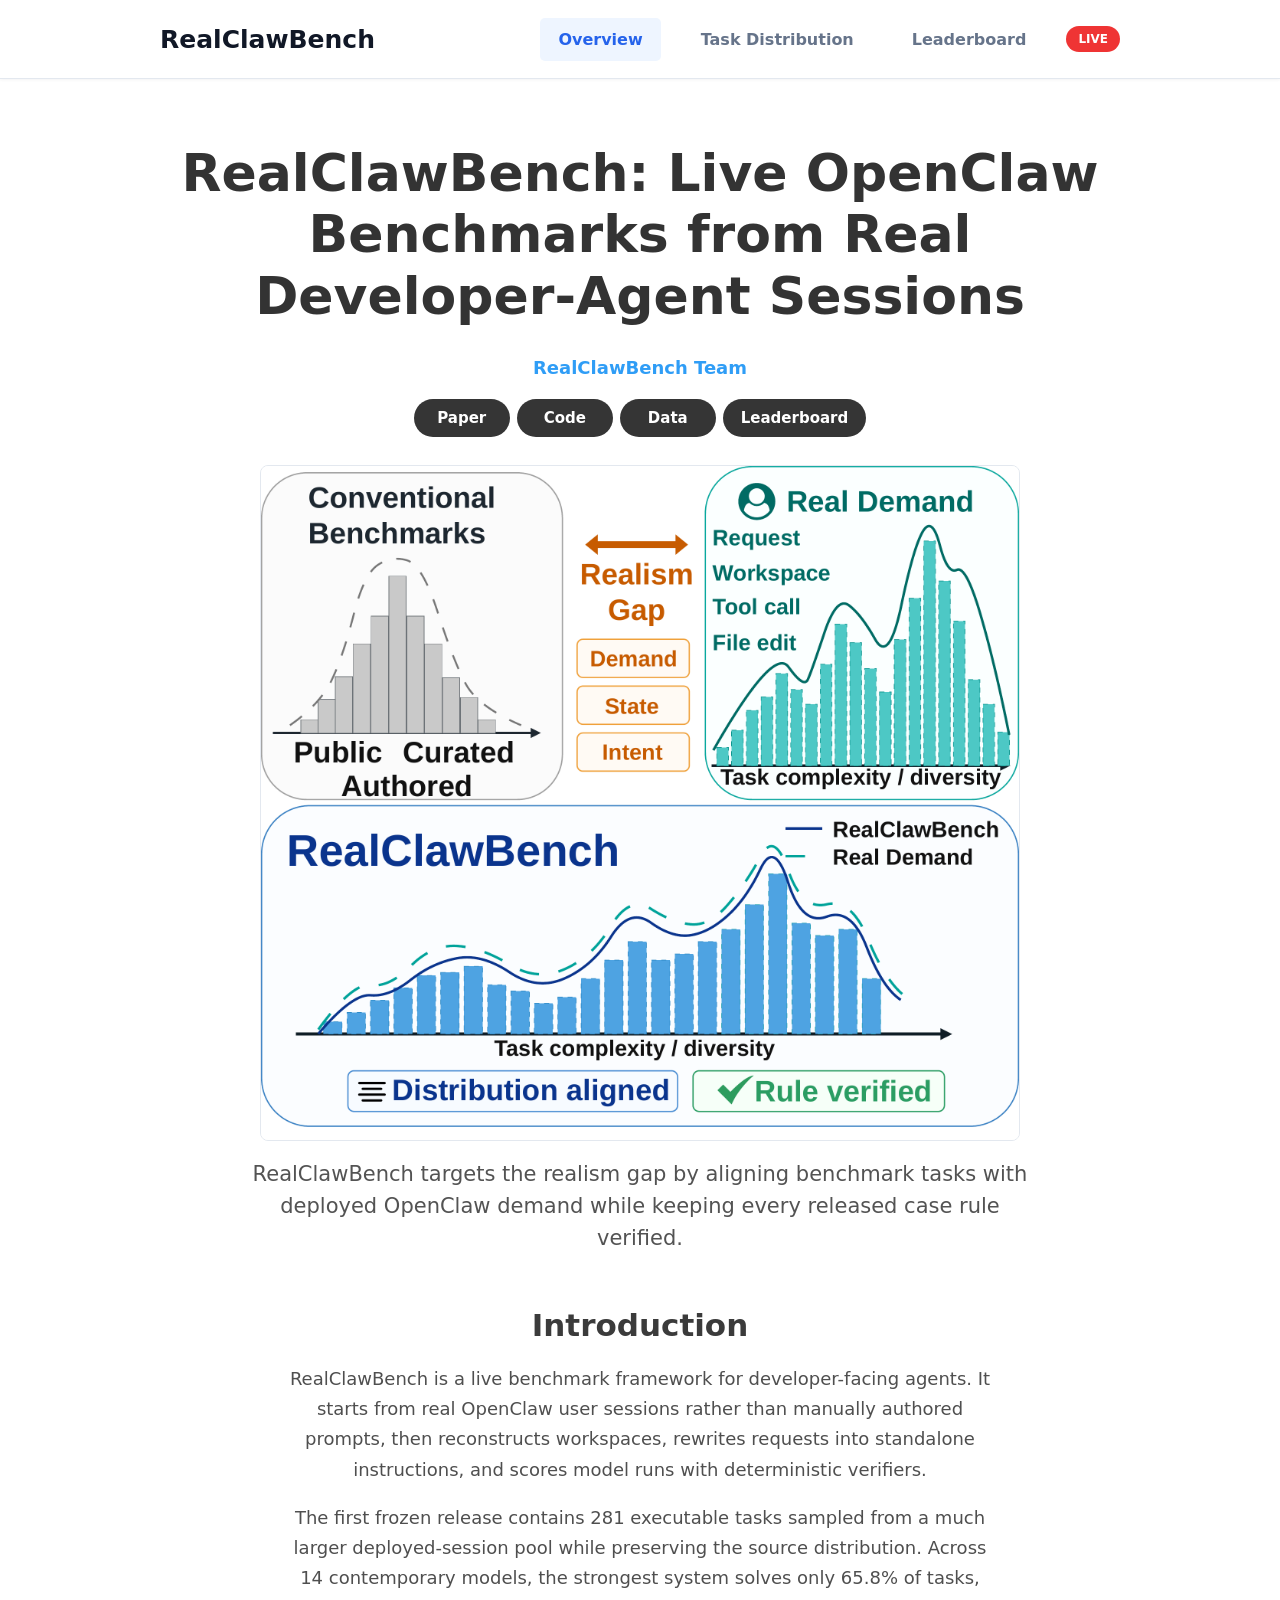
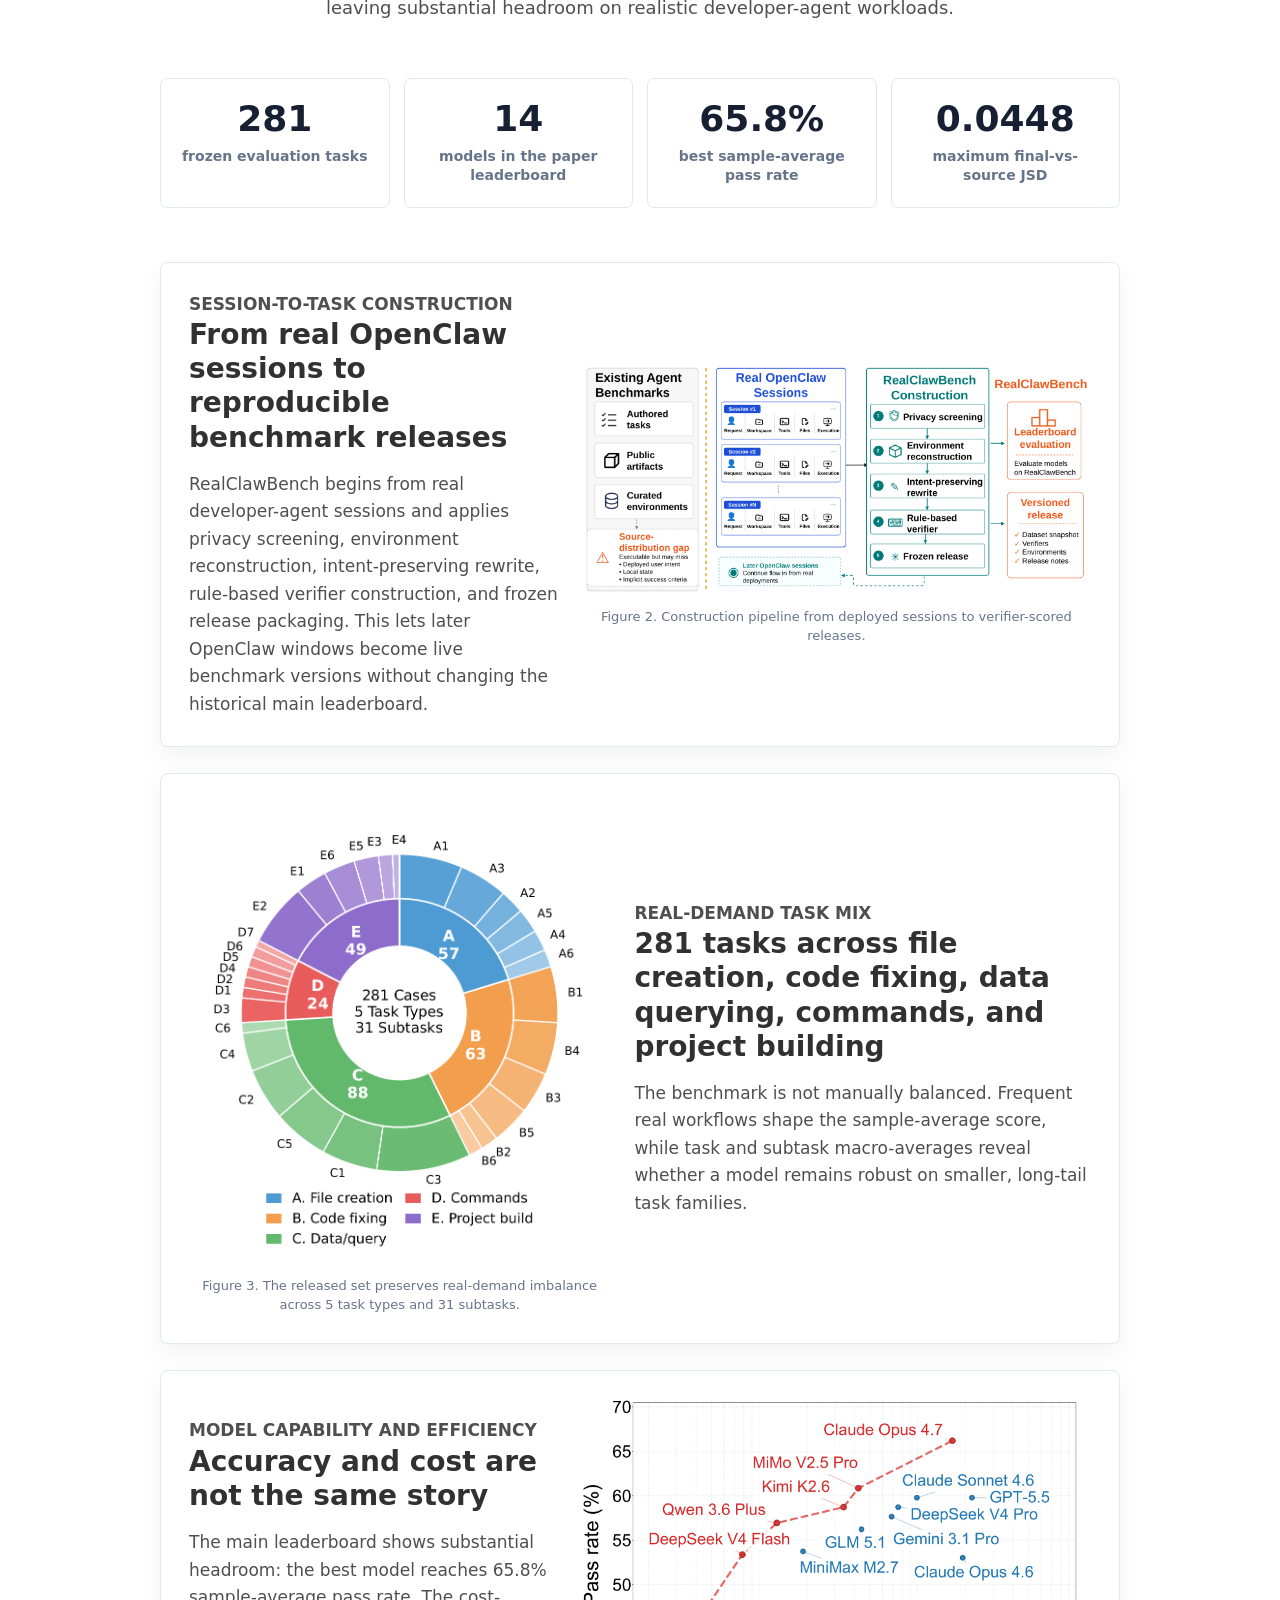
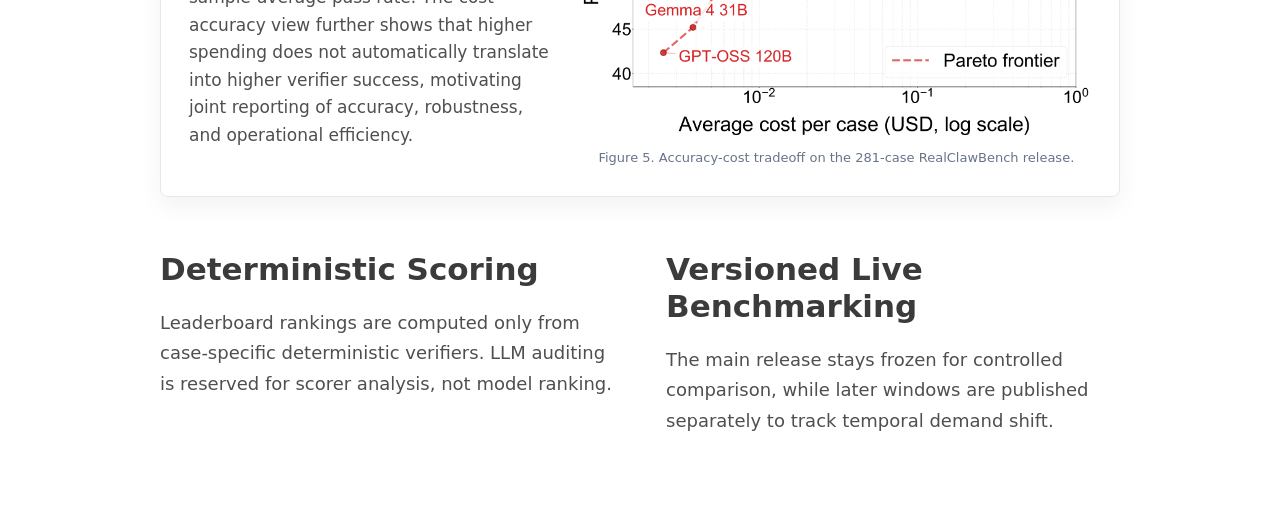
==== index.html @ d5abb8f6 "Deploy RealClawBench website" ====
<!doctype html>
<html lang="en">
  <head>
    <meta charset="utf-8">
    <meta name="viewport" content="width=device-width, initial-scale=1">
    <title>RealClawBench</title>
    <link rel="stylesheet" href="./assets/styles.css?v=20260602-figures">
  </head>
  <body data-page="overview">
    <header class="site-header">
      <nav class="nav-shell" aria-label="Primary navigation">
        <a class="brand" href="./index.html">RealClawBench</a>
        <div class="nav-links">
          <a href="./index.html">Overview</a>
          <a href="./distribution.html">Task Distribution</a>
          <a href="./leaderboard.html">Leaderboard</a>
          <span class="new-badge">LIVE</span>
        </div>
      </nav>
    </header>

    <main>
      <section class="hero">
        <h1>RealClawBench: Live OpenClaw Benchmarks from Real Developer-Agent Sessions</h1>
        <p class="authors">
          RealClawBench Team
        </p>
        <div class="paper-actions" aria-label="Project links">
          <a href="./realclawbench_paper.pdf">Paper</a>
          <a href="https://anonymous.4open.science/r/real-claw-bench-582B">Code</a>
          <a href="./distribution.html">Data</a>
          <a href="./leaderboard.html">Leaderboard</a>
        </div>
        <figure class="hero-figure">
          <img src="./assets/figures/figure1_realism_gap.png" alt="Figure 1: Realism gap between conventional benchmarks and real demand, and RealClawBench as distribution aligned and rule verified">
        </figure>
        <p class="hero-subtitle">
          RealClawBench targets the realism gap by aligning benchmark tasks with deployed OpenClaw demand while keeping every released case rule verified.
        </p>
      </section>

      <section class="section narrow">
        <h2>Introduction</h2>
        <p>
          RealClawBench is a live benchmark framework for developer-facing agents. It starts from real OpenClaw user sessions rather than manually authored prompts, then reconstructs workspaces, rewrites requests into standalone instructions, and scores model runs with deterministic verifiers.
        </p>
        <p>
          The first frozen release contains 281 executable tasks sampled from a much larger deployed-session pool while preserving the source distribution. Across 14 contemporary models, the strongest system solves only 65.8% of tasks, leaving substantial headroom on realistic developer-agent workloads.
        </p>
      </section>

      <section class="section stats-grid" aria-label="Benchmark summary">
        <div>
          <strong data-stat="main_cases">281</strong>
          <span>frozen evaluation tasks</span>
        </div>
        <div>
          <strong data-stat="models">14</strong>
          <span>models in the paper leaderboard</span>
        </div>
        <div>
          <strong>65.8%</strong>
          <span>best sample-average pass rate</span>
        </div>
        <div>
          <strong>0.0448</strong>
          <span>maximum final-vs-source JSD</span>
        </div>
      </section>

      <section class="section figure-story">
        <article class="story-card story-wide">
          <div class="story-copy">
            <p class="story-kicker">Session-to-task construction</p>
            <h2>From real OpenClaw sessions to reproducible benchmark releases</h2>
            <p>
              RealClawBench begins from real developer-agent sessions and applies privacy screening, environment reconstruction, intent-preserving rewrite, rule-based verifier construction, and frozen release packaging. This lets later OpenClaw windows become live benchmark versions without changing the historical main leaderboard.
            </p>
          </div>
          <figure>
            <img src="./assets/figures/figure2_pipeline.png" alt="Figure 2: RealClawBench pipeline from existing benchmarks and real OpenClaw sessions to leaderboard evaluation and versioned release">
            <figcaption>Figure 2. Construction pipeline from deployed sessions to verifier-scored releases.</figcaption>
          </figure>
        </article>

        <article class="story-card split-card">
          <figure>
            <img src="./assets/figures/figure3_task_distribution.png" alt="Figure 3: Task composition of the final evaluation set with 281 cases, 5 task types, and 31 subtasks">
            <figcaption>Figure 3. The released set preserves real-demand imbalance across 5 task types and 31 subtasks.</figcaption>
          </figure>
          <div class="story-copy">
            <p class="story-kicker">Real-demand task mix</p>
            <h2>281 tasks across file creation, code fixing, data querying, commands, and project building</h2>
            <p>
              The benchmark is not manually balanced. Frequent real workflows shape the sample-average score, while task and subtask macro-averages reveal whether a model remains robust on smaller, long-tail task families.
            </p>
          </div>
        </article>

        <article class="story-card story-wide">
          <div class="story-copy">
            <p class="story-kicker">Model capability and efficiency</p>
            <h2>Accuracy and cost are not the same story</h2>
            <p>
              The main leaderboard shows substantial headroom: the best model reaches 65.8% sample-average pass rate. The cost-accuracy view further shows that higher spending does not automatically translate into higher verifier success, motivating joint reporting of accuracy, robustness, and operational efficiency.
            </p>
          </div>
          <figure>
            <img src="./assets/figures/figure5_cost_accuracy.png" alt="Figure 5: Accuracy-cost tradeoff between sample-average pass rate and average cost per case">
            <figcaption>Figure 5. Accuracy-cost tradeoff on the 281-case RealClawBench release.</figcaption>
          </figure>
        </article>
      </section>

      <section class="section two-column final-notes">
        <div>
          <h2>Deterministic Scoring</h2>
          <p>
            Leaderboard rankings are computed only from case-specific deterministic verifiers. LLM auditing is reserved for scorer analysis, not model ranking.
          </p>
        </div>
        <div>
          <h2>Versioned Live Benchmarking</h2>
          <p>
            The main release stays frozen for controlled comparison, while later windows are published separately to track temporal demand shift.
          </p>
        </div>
      </section>
    </main>

    <script src="./assets/app.js?v=20260602-figures"></script>
  </body>
</html>
---- assets/styles.css ----
:root {
  color-scheme: light;
  --text: #111827;
  --muted: #66748a;
  --link: #2563eb;
  --link-soft: #eef5ff;
  --line: #e3e8ef;
  --page: #f5f7fb;
  --white: #ffffff;
  --table-head: #707b8d;
  --row-alt: #eef3f8;
  --gold: #fbb224;
  --silver: #d2d9e4;
  --bronze: #ff6b1a;
  --green: #22c55e;
  --red: #ef3434;
}

* {
  box-sizing: border-box;
}

body {
  margin: 0;
  color: var(--text);
  background: var(--white);
  font-family: Inter, ui-sans-serif, system-ui, -apple-system, BlinkMacSystemFont, "Segoe UI", sans-serif;
}

body[data-page="leaderboard"],
body[data-page="distribution"] {
  background: var(--page);
}

.site-header {
  background: var(--white);
  border-bottom: 1px solid var(--line);
  box-shadow: 0 1px 3px rgba(15, 23, 42, 0.05);
}

.nav-shell {
  width: min(960px, calc(100vw - 28px));
  height: 78px;
  margin: 0 auto;
  display: flex;
  align-items: center;
  justify-content: space-between;
  gap: 24px;
}

.brand {
  color: var(--text);
  text-decoration: none;
  font-size: 25px;
  font-weight: 850;
}

.nav-links {
  display: flex;
  align-items: center;
  gap: 22px;
  color: var(--muted);
  font-weight: 750;
}

.nav-links a {
  padding: 12px 18px;
  border-radius: 5px;
  color: var(--muted);
  text-decoration: none;
}

body[data-page="overview"] .nav-links a[href="./index.html"],
body[data-page="distribution"] .nav-links a[href="./distribution.html"],
body[data-page="leaderboard"] .nav-links a[href="./leaderboard.html"] {
  color: var(--link);
  background: var(--link-soft);
}

.new-badge {
  display: inline-grid;
  place-items: center;
  min-height: 26px;
  padding: 0 12px;
  border-radius: 999px;
  color: var(--white);
  background: var(--red);
  font-size: 12px;
  font-weight: 900;
}

.hero {
  width: min(980px, calc(100vw - 28px));
  margin: 0 auto;
  padding: 64px 0 52px;
  text-align: center;
}

.hero h1,
.page-title h1 {
  margin: 0;
  color: #333333;
  font-size: clamp(38px, 5vw, 52px);
  line-height: 1.18;
  font-weight: 850;
  letter-spacing: 0;
}

.authors {
  width: min(760px, 100%);
  margin: 28px auto 0;
  color: #2f9df6;
  font-size: 18px;
  font-weight: 650;
  line-height: 1.45;
}

.paper-actions {
  display: flex;
  justify-content: center;
  flex-wrap: wrap;
  gap: 7px;
  margin: 18px 0 28px;
}

.paper-actions a {
  min-width: 96px;
  padding: 10px 18px;
  border-radius: 999px;
  color: var(--white);
  background: #353535;
  text-decoration: none;
  font-size: 15px;
  font-weight: 800;
}

.paper-actions a:hover {
  background: #1f2937;
}

.hero-subtitle {
  width: min(780px, 100%);
  margin: 0 auto;
  color: #535353;
  font-size: 21px;
  line-height: 1.52;
  font-weight: 500;
}

.hero-figure {
  width: min(760px, 100%);
  margin: 28px auto 18px;
}

.hero-figure img {
  display: block;
  width: 100%;
  border: 1px solid var(--line);
  border-radius: 8px;
  background: var(--white);
}

.section {
  width: min(960px, calc(100vw - 28px));
  margin: 0 auto 54px;
}

.section.narrow {
  width: min(720px, calc(100vw - 28px));
  text-align: center;
}

.section h2,
.table-section h2,
.figure-panel h2 {
  margin: 0 0 20px;
  color: #3b3b3b;
  font-size: 31px;
  line-height: 1.2;
  text-align: center;
}

.section p {
  margin: 0 0 18px;
  color: #4f4f4f;
  font-size: 18px;
  line-height: 1.68;
}

.stats-grid {
  display: grid;
  grid-template-columns: repeat(4, minmax(0, 1fr));
  gap: 14px;
}

.stats-grid div,
.notice-card,
.figure-panel {
  border: 1px solid var(--line);
  border-radius: 7px;
  background: var(--white);
}

.stats-grid div {
  padding: 22px 16px;
  text-align: center;
}

.stats-grid strong {
  display: block;
  color: #172033;
  font-size: 36px;
  line-height: 1;
}

.stats-grid span {
  display: block;
  margin-top: 10px;
  color: var(--muted);
  font-size: 14px;
  line-height: 1.35;
  font-weight: 650;
}

.two-column {
  display: grid;
  grid-template-columns: repeat(2, minmax(0, 1fr));
  gap: 52px;
}

.two-column h2 {
  text-align: left;
}

.figure-story {
  display: grid;
  gap: 26px;
  margin-top: 10px;
}

.story-card {
  display: grid;
  gap: 24px;
  align-items: center;
  padding: 28px;
  border: 1px solid var(--line);
  border-radius: 8px;
  background: var(--white);
  box-shadow: 0 10px 24px rgba(15, 23, 42, 0.05);
}

.story-wide {
  grid-template-columns: minmax(240px, 0.42fr) minmax(0, 0.58fr);
}

.split-card {
  grid-template-columns: minmax(0, 0.48fr) minmax(260px, 0.52fr);
}

.story-card figure {
  margin: 0;
}

.story-card figure,
.story-copy {
  min-width: 0;
}

.story-card img {
  display: block;
  width: 100%;
  max-width: 100%;
  max-height: 520px;
  object-fit: contain;
}

.split-card img {
  max-height: 470px;
}

.story-card figcaption {
  margin-top: 12px;
  color: #66748a;
  font-size: 13px;
  line-height: 1.45;
  text-align: center;
}

.story-kicker {
  margin: 0 0 10px;
  color: var(--link);
  font-size: 13px;
  font-weight: 850;
  text-transform: uppercase;
}

.story-copy h2 {
  margin: 0 0 16px;
  color: #313131;
  font-size: 28px;
  line-height: 1.22;
  text-align: left;
}

.story-copy p {
  margin: 0;
  color: #4f4f4f;
  font-size: 17px;
  line-height: 1.62;
}

.final-notes {
  margin-top: 8px;
}

.paper-page,
.leaderboard-page {
  width: min(980px, calc(100vw - 28px));
  margin: 0 auto;
  padding-bottom: 56px;
}

.page-title {
  padding: 42px 0 52px;
  text-align: center;
}

.leaderboard-page .page-title {
  padding-bottom: 66px;
}

.notice-card {
  width: min(940px, 100%);
  margin: 0 auto 32px;
  padding: 22px 26px;
  color: #49566a;
  font-size: 16px;
  line-height: 1.65;
}

.notice-card p {
  margin: 0;
}

.notice-card p + p {
  margin-top: 22px;
}

.notice-card strong {
  color: #182033;
}

.inline-link {
  padding: 0;
  border: 0;
  background: transparent;
  color: var(--link);
  cursor: pointer;
  font: inherit;
  font-weight: 800;
}

.timeline {
  width: min(940px, 100%);
  margin: 0 auto 42px;
}

.timeline-track {
  position: relative;
  height: 52px;
}

.timeline-track > span:first-child,
.active-range {
  position: absolute;
  left: 2%;
  right: 2%;
  top: 25px;
  height: 5px;
  border-radius: 99px;
  background: #dfe5ee;
}

.active-range {
  left: 55%;
  right: 4%;
  background: #4b5568;
}

.marker {
  position: absolute;
  top: 17px;
  width: 20px;
  height: 20px;
  border-radius: 50%;
  border: 3px solid #e9eef5;
  background: #4b5568;
}

.marker-base {
  left: 54%;
}

.marker-live {
  right: 3%;
}

.timeline-labels {
  display: flex;
  justify-content: space-between;
  color: #64748b;
  font-size: 13px;
  font-weight: 700;
}

.leaderboard-controls {
  width: min(940px, 100%);
  margin: 0 auto 18px;
  display: flex;
  align-items: end;
  justify-content: space-between;
  gap: 16px;
}

.release-tabs {
  display: flex;
  flex-wrap: wrap;
  gap: 8px;
}

.release-tabs button {
  min-height: 39px;
  padding: 0 15px;
  border: 1px solid var(--line);
  border-radius: 6px;
  color: #4b5870;
  background: var(--white);
  cursor: pointer;
  font: inherit;
  font-weight: 800;
}

.release-tabs button[aria-pressed="true"] {
  color: var(--link);
  background: var(--link-soft);
  border-color: #d7e5ff;
}

.leaderboard-controls label {
  display: grid;
  gap: 7px;
  color: var(--muted);
  font-size: 12px;
  font-weight: 800;
  text-transform: uppercase;
}

.leaderboard-controls select {
  height: 39px;
  min-width: 142px;
  border: 1px solid var(--line);
  border-radius: 6px;
  background: var(--white);
  color: var(--text);
  font: inherit;
}

.table-section {
  width: min(980px, calc(100vw - 28px));
  margin: 28px auto 52px;
}

.table-frame {
  overflow: auto;
  border: 1px solid var(--line);
  border-radius: 8px;
  background: var(--white);
}

.leaderboard-frame {
  width: min(940px, 100%);
  margin: 0 auto;
}

.lcb-table {
  width: 100%;
  min-width: 840px;
  border-collapse: collapse;
}

.leaderboard-table {
  min-width: 920px;
}

.lcb-table thead {
  background: var(--table-head);
}

.lcb-table th {
  padding: 17px 20px;
  color: var(--white);
  font-size: 14px;
  text-align: left;
  text-transform: uppercase;
  letter-spacing: 0;
}

.lcb-table td {
  padding: 17px 20px;
  color: #1f2937;
  font-size: 15px;
  font-weight: 700;
  border-bottom: 1px solid #edf1f6;
  white-space: nowrap;
}

.lcb-table tbody tr:nth-child(even) {
  background: var(--row-alt);
}

.lcb-table tbody tr:last-child td {
  border-bottom: 0;
}

.lcb-table .model-cell {
  color: var(--link);
}

.provider-note {
  display: block;
  margin-top: 4px;
  color: #66748a;
  font-size: 12px;
  font-weight: 700;
}

.rank-badge {
  display: inline-grid;
  place-items: center;
  width: 29px;
  height: 29px;
  border-radius: 50%;
  color: #1f2937;
  background: #edf2f7;
  font-size: 13px;
  font-weight: 900;
}

.rank-1 {
  background: var(--gold);
}

.rank-2 {
  background: var(--silver);
}

.rank-3 {
  background: var(--bronze);
  color: var(--white);
}

.distribution-grid {
  display: grid;
  grid-template-columns: repeat(2, minmax(0, 1fr));
  gap: 18px;
  margin-bottom: 48px;
}

.figure-panel {
  padding: 24px 24px 28px;
}

.figure-panel h2 {
  margin-bottom: 24px;
  font-size: 24px;
}

.bars {
  display: grid;
  gap: 13px;
}

.bar-row {
  display: grid;
  grid-template-columns: minmax(130px, 0.72fr) minmax(130px, 1fr) 68px;
  gap: 11px;
  align-items: center;
}

.bar-label {
  min-width: 0;
  overflow: hidden;
  color: #273246;
  font-size: 13px;
  font-weight: 800;
  text-overflow: ellipsis;
  white-space: nowrap;
}

.bar-track {
  height: 11px;
  border-radius: 999px;
  background: #e5ebf2;
  overflow: hidden;
}

.bar-fill {
  height: 100%;
  border-radius: inherit;
  background: var(--link);
}

.bar-value {
  color: #526071;
  font-size: 13px;
  font-weight: 800;
  text-align: right;
  font-variant-numeric: tabular-nums;
}

.task-row td {
  background: #f8fafc;
  color: #111827;
  font-weight: 900;
}

.subtask-row td:first-child {
  padding-left: 34px;
  color: var(--link);
}

@media (max-width: 860px) {
  .nav-shell {
    height: auto;
    padding: 18px 0;
    align-items: flex-start;
    flex-direction: column;
  }

  .nav-links {
    width: 100%;
    flex-wrap: wrap;
    gap: 8px;
  }

  .nav-links a {
    padding: 9px 11px;
  }

  .hero {
    padding-top: 42px;
  }

  .stats-grid,
  .two-column,
  .distribution-grid,
  .story-wide,
  .split-card {
    grid-template-columns: 1fr;
  }

  .split-card figure {
    order: 2;
  }

  .split-card .story-copy {
    order: 1;
  }

  .leaderboard-controls {
    align-items: stretch;
    flex-direction: column;
  }

  .leaderboard-controls select,
  .leaderboard-controls label {
    width: 100%;
  }

  .release-tabs button {
    flex: 1 1 180px;
  }

  .timeline-labels {
    gap: 12px;
    flex-direction: column;
  }
}

@media (max-width: 560px) {
  .hero h1,
  .page-title h1 {
    font-size: 34px;
  }

  .hero-subtitle,
  .section p,
  .story-copy p {
    font-size: 16px;
  }

  .story-card {
    padding: 18px;
  }

  .story-copy h2 {
    font-size: 23px;
  }

  .paper-actions a {
    flex: 1 1 42%;
  }

  .bar-row {
    grid-template-columns: 1fr;
  }

  .bar-value {
    text-align: left;
  }
}
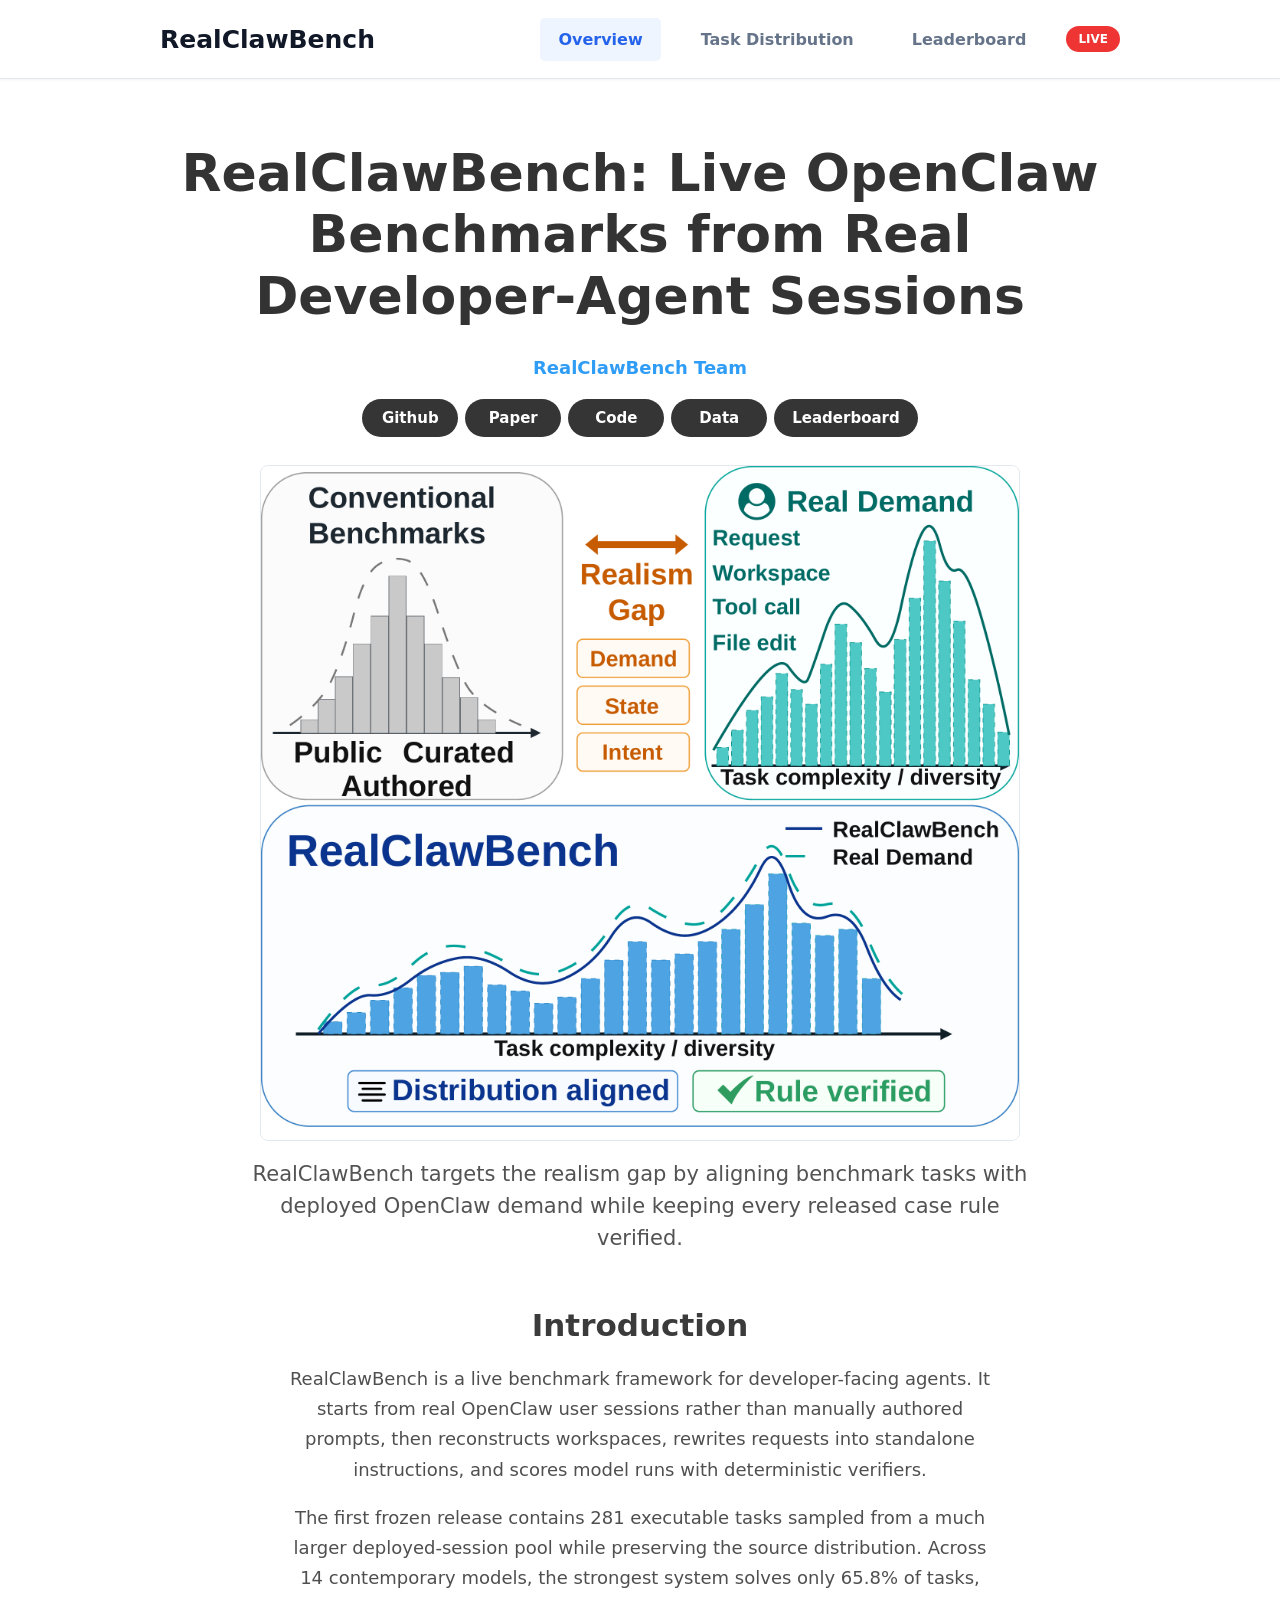
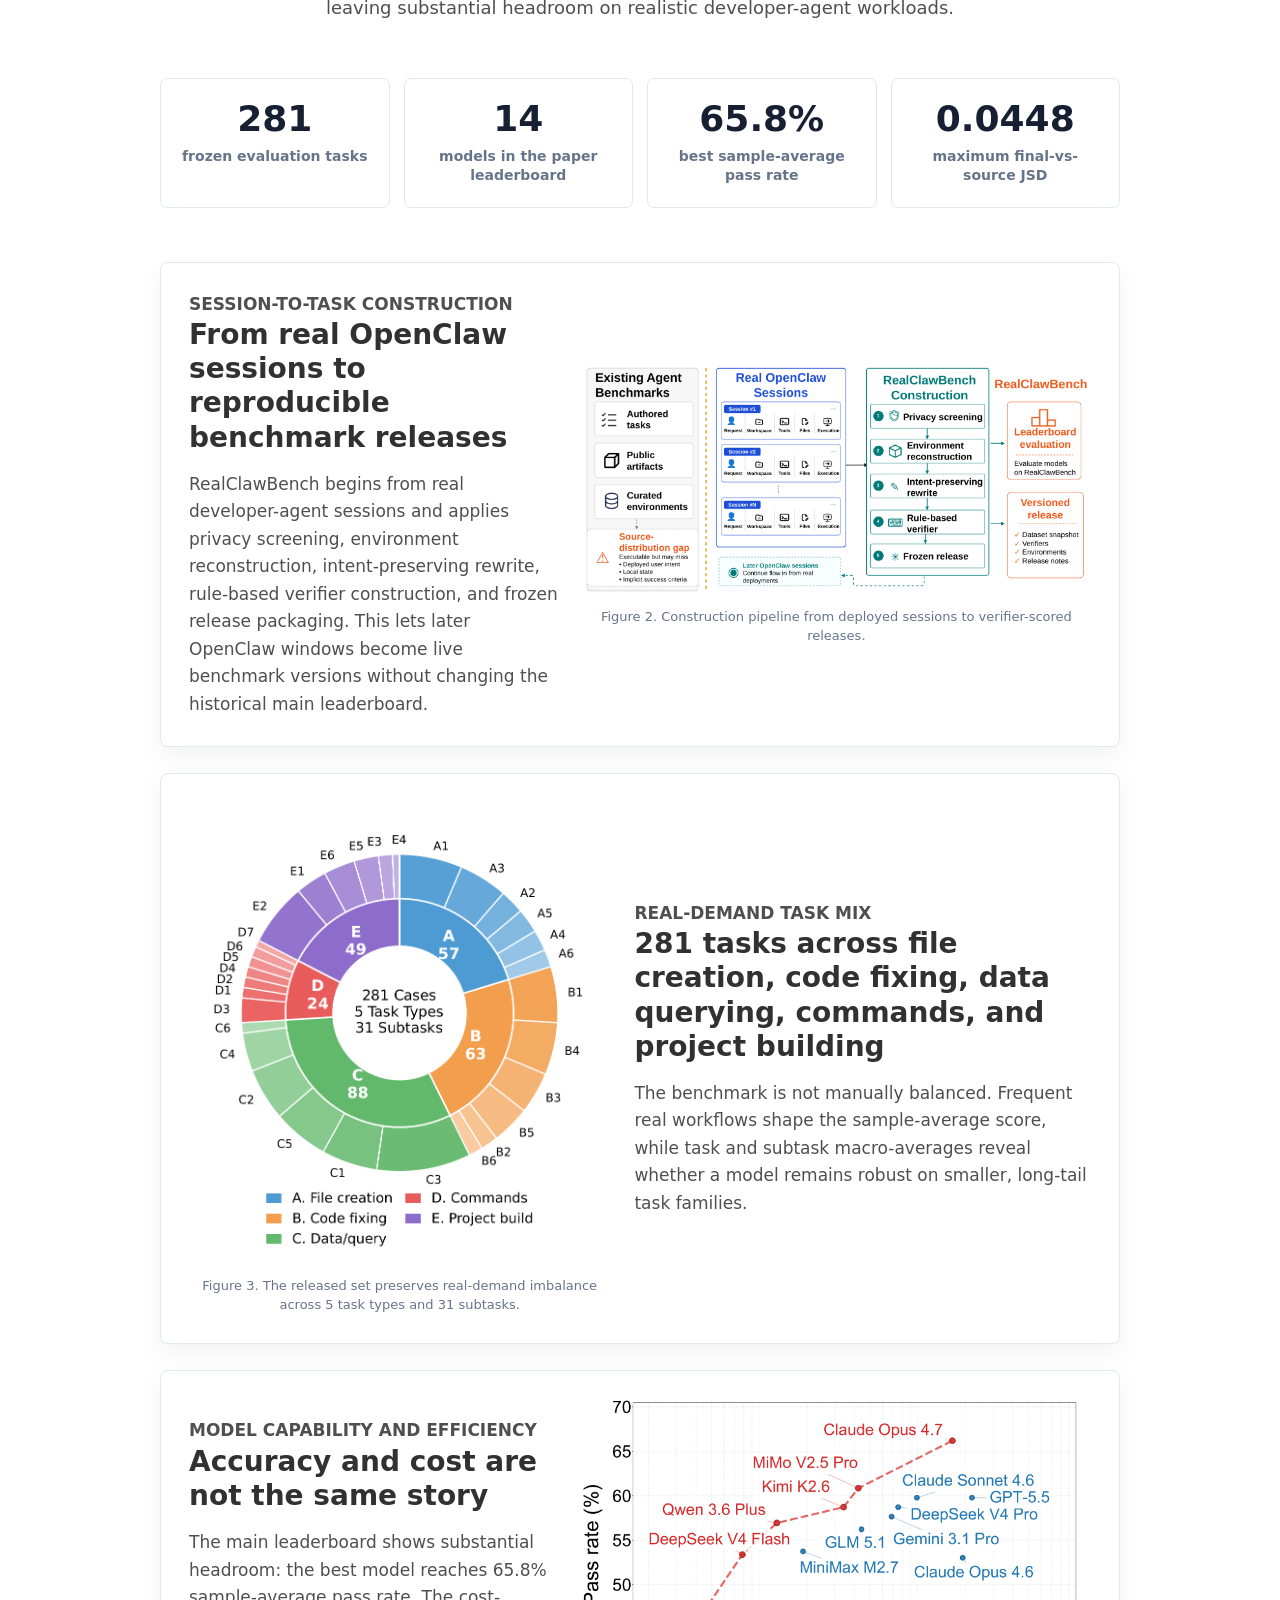
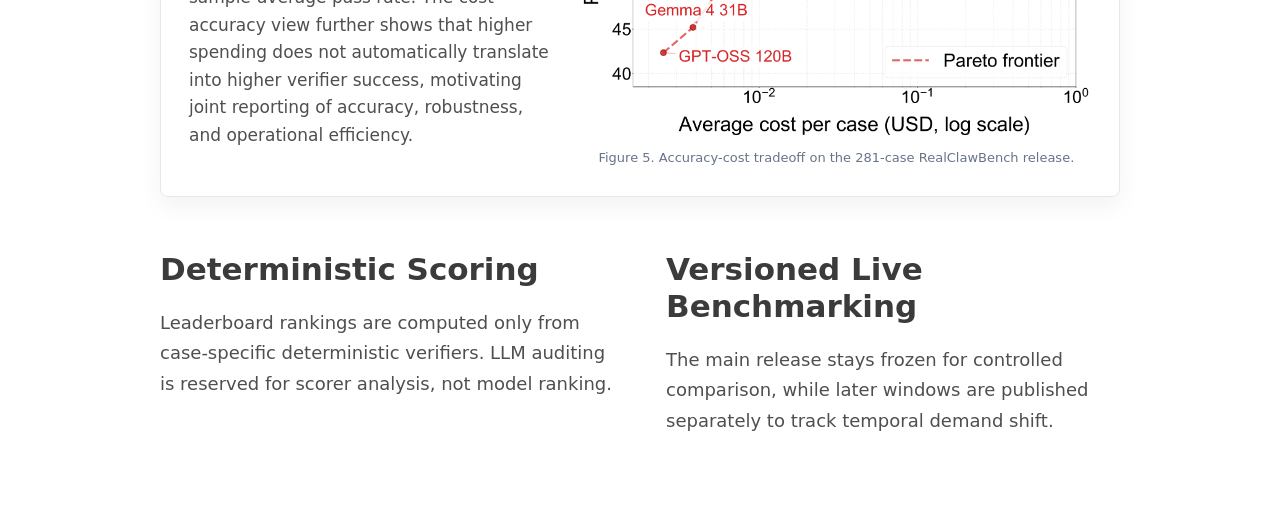
==== commit 238903f4: "Add GitHub repository link to overview" ====
--- a/index.html
+++ b/index.html
@@ -26,8 +26,9 @@
           RealClawBench Team
         </p>
         <div class="paper-actions" aria-label="Project links">
+          <a href="https://github.com/RealClawBench/RealClawBench.github.io" target="_blank" rel="noopener noreferrer">Github</a>
           <a href="./realclawbench_paper.pdf">Paper</a>
-          <a href="https://anonymous.4open.science/r/real-claw-bench-582B">Code</a>
+          <a href="https://github.com/side-angle-side/real-claw-bench" target="_blank" rel="noopener noreferrer">Code</a>
           <a href="./distribution.html">Data</a>
           <a href="./leaderboard.html">Leaderboard</a>
         </div>
